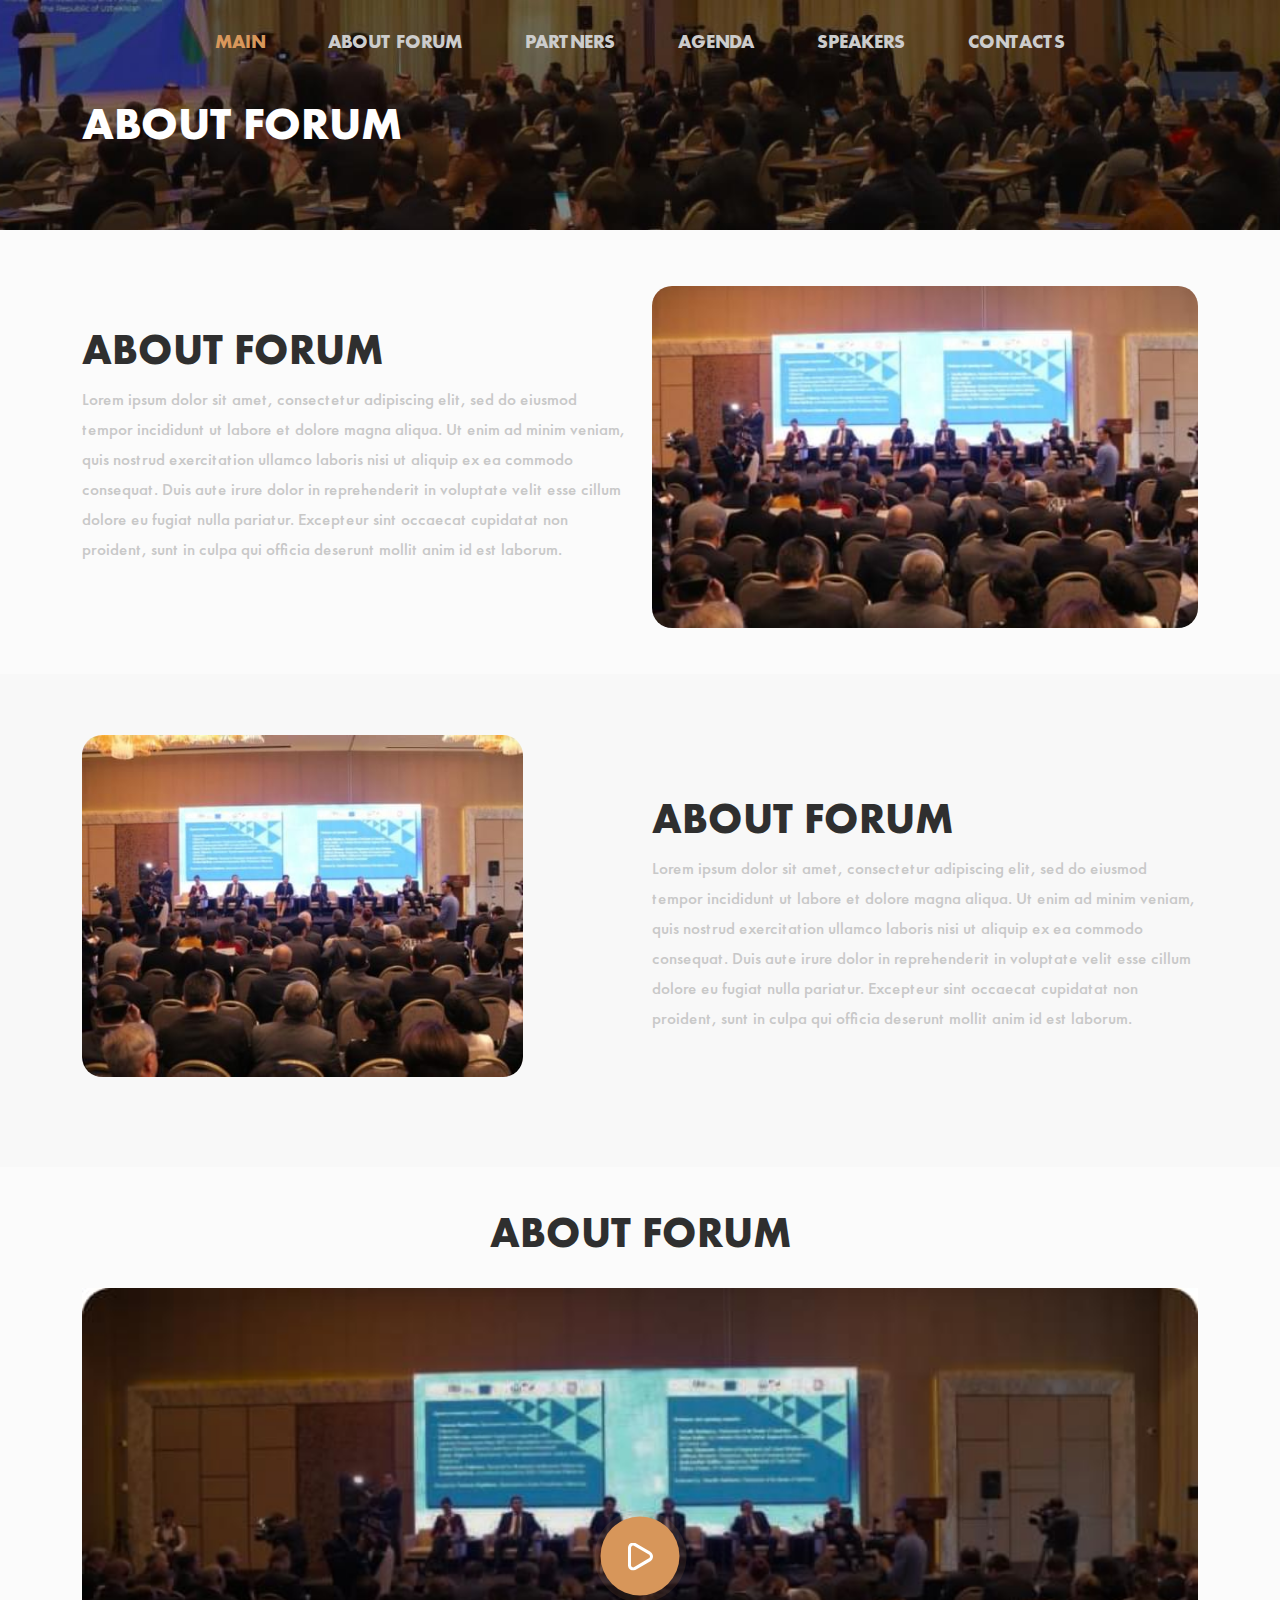
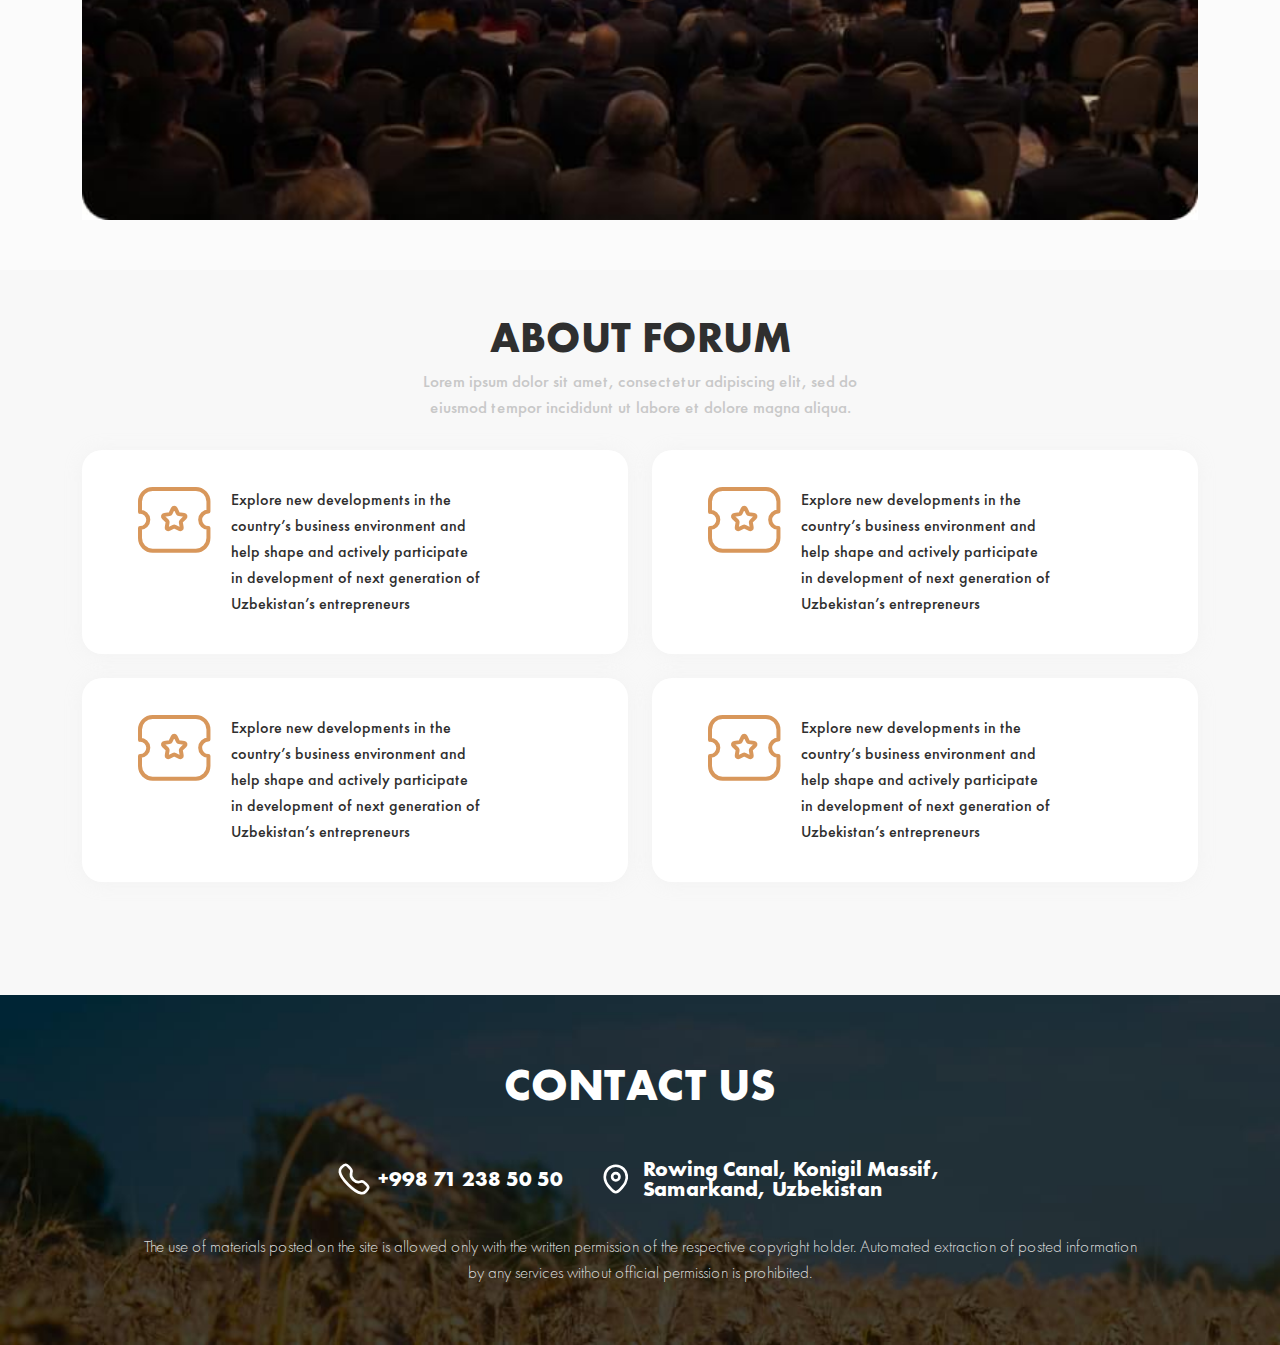
==== about.html @ 205bbdc4 "did" ====
<!DOCTYPE html>
<html lang="en">

<head>
    <meta charset="UTF-8">
    <meta http-equiv="X-UA-Compatible" content="IE=edge">
    <meta name="viewport" content="width=device-width, initial-scale=1.0">
    <title>International Forum</title>
    <link rel="stylesheet" href="css/style.min.css">
</head>

<body>

    <header class="header">
        <div class="container">
            <div class="header__wrapper">
                <div class="burger__btn">
                    <span></span>
                    <span></span>
                    <span></span>
                </div>
                <nav class="menu">
                    <button class="close"></button>
                    <div class="menu__wrapper">
                        <ul class="menu__list">
                            <li class="menu__list-item">
                                <a class="menu__list-link active" href="index.html">
                                    MAIN
                                </a>
                            </li>
                            <li class="menu__list-item">
                                <a class="menu__list-link" href="about.html">
                                    ABOUT FORUM
                                </a>
                            </li>
                            <li class="menu__list-item">
                                <a class="menu__list-link" href="partners.html">
                                    PARTNERS
                                </a>
                            </li>
                            <li class="menu__list-item">
                                <a class="menu__list-link" href="agenda.html">
                                    AGENDA
                                </a>
                            </li>
                            <li class="menu__list-item">
                                <a class="menu__list-link" href="speakers.html">
                                    SPEAKERS
                                </a>
                            </li>
                            <li class="menu__list-item">
                                <a class="menu__list-link" href="contacts.html">
                                    CONTACTS
                                </a>
                            </li>
                        </ul>

                    </div>
                </nav>
            </div>
        </div>
    </header>

<main class="main">
    <section class="section__header">
        <div class="section__header-wrapper">
            <div class="section__header-img">
                <img src="images/about-img.jpg" alt="section about header">
            </div>
            <div class="container">
                <h1 class="section__header-title title">
                    About forum
                </h1>
            </div>
        </div>
    </section>
    <section class="about">
        <div class="container">
            <div class="row about__wrapper">
                <div class="col-lg-6 col-12 about__text-cover">
                    <h2 class="about__title page__title">ABOUT FORUM</h2>
                    <p class="about__text">
                        Lorem ipsum dolor sit amet, consectetur adipiscing elit, sed do eiusmod tempor incididunt ut
                        labore et dolore magna aliqua. Ut enim ad minim veniam, quis nostrud exercitation ullamco
                        laboris nisi ut aliquip ex ea commodo consequat. Duis aute irure dolor in reprehenderit in
                        voluptate velit esse cillum dolore eu fugiat nulla pariatur. Excepteur sint occaecat
                        cupidatat
                        non proident, sunt in culpa qui officia deserunt mollit anim id est laborum.
                    </p>
                </div>
                <div class="col-lg-6 col-12">
                    <div class="about__img">
                        <img src="images/info-img.jpg" alt="">
                    </div>
                </div>

            </div>
        </div>
    </section>

    <section class="about dark">
        <div class="container">
            <div class="row about__wrapper">
                <div class="col-lg-6 col-12">
                    <div class="about__img">
                        <img src="images/info-img.jpg" alt="">
                    </div>
                </div>

                <div class="col-lg-6 col-12 about__text-cover">
                    <h2 class="about__title page__title">ABOUT FORUM</h2>
                    <p class="about__text">
                        Lorem ipsum dolor sit amet, consectetur adipiscing elit, sed do eiusmod tempor incididunt ut
                        labore et dolore magna aliqua. Ut enim ad minim veniam, quis nostrud exercitation ullamco
                        laboris nisi ut aliquip ex ea commodo consequat. Duis aute irure dolor in reprehenderit in
                        voluptate velit esse cillum dolore eu fugiat nulla pariatur. Excepteur sint occaecat
                        cupidatat
                        non proident, sunt in culpa qui officia deserunt mollit anim id est laborum.
                    </p>
                </div>
            </div>
        </div>
    </section>

    <section class="about__video">
        <div class="container">
            <div class="row about__video-wrapper">
                <h2 class="about__video-title page__title">
                    ABOUT FORUM
                </h2>
                <div class="col-8 col-12">
                    <a class=" about__video-item" href="#">
                        <img src="images/video-preview.jpg" alt="video preview">
                        <div class="play"></div>
                    </a>
                </div>
            </div>
        </div>
    </section>

    <section class="tickets dark">
        <div class="container">
            <div class="tickets__wrapper">
                <h2 class="tickets__title page__title">
                    ABOUT FORUM
                </h2>
                <p class="tickets__subtitle">
                    Lorem ipsum dolor sit amet, consectetur adipiscing elit, sed do eiusmod tempor incididunt ut labore
                    et dolore magna aliqua.
                </p>

                <div class="row tickets__inner">
                    <div class="col-lg-6 col-12">
                        <div class="tickets__item">
                            <div class="tickets__item-img">
                                <img src="images/about-forum-icon.svg" alt="about-icon">
                            </div>
                            <p class="tickets__item-text">
                                Explore new developments in the country’s business environment and help shape and
                                actively participate in development of next generation of Uzbekistan’s entrepreneurs
                            </p>
                        </div>
                    </div>

                    <div class="col-lg-6 col-12">
                        <div class="tickets__item">
                            <div class="tickets__item-img">
                                <img src="images/about-forum-icon.svg" alt="about-icon">
                            </div>
                            <p class="tickets__item-text">
                                Explore new developments in the country’s business environment and help shape and
                                actively participate in development of next generation of Uzbekistan’s entrepreneurs
                            </p>
                        </div>
                    </div>

                    <div class="col-lg-6 col-12">
                        <div class="tickets__item">
                            <div class="tickets__item-img">
                                <img src="images/about-forum-icon.svg" alt="about-icon">
                            </div>
                            <p class="tickets__item-text">
                                Explore new developments in the country’s business environment and help shape and
                                actively participate in development of next generation of Uzbekistan’s entrepreneurs
                            </p>
                        </div>
                    </div>

                    <div class="col-lg-6 col-12">
                        <div class="tickets__item">
                            <div class="tickets__item-img">
                                <img src="images/about-forum-icon.svg" alt="about-icon">
                            </div>
                            <p class="tickets__item-text">
                                Explore new developments in the country’s business environment and help shape and
                                actively participate in development of next generation of Uzbekistan’s entrepreneurs
                            </p>
                        </div>
                    </div>
                </div>
            </div>
        </div>
    </section>
</main>

<footer class="footer">

    <div class="container">

        <div class="footer__wrapper">

            <h1 class="footer__title title">

                CONTACT US

            </h1>

            <div class="footer__contact">

                <a class="footer__contact-link" href="#">+998 71 238 50 50</a>

                <a class="footer__contact-link location" href="#">Rowing Canal, Konigil Massif, Samarkand, Uzbekistan</a>

            </div>

            <p class="footer__text">

                The use of materials posted on the site is allowed only with the written permission of the respective

                copyright holder.

                Automated extraction of posted information by any services without official permission is prohibited.

            </p>

        </div>

</footer>



<script src="js/main.min.js"></script>

</body>



</html>
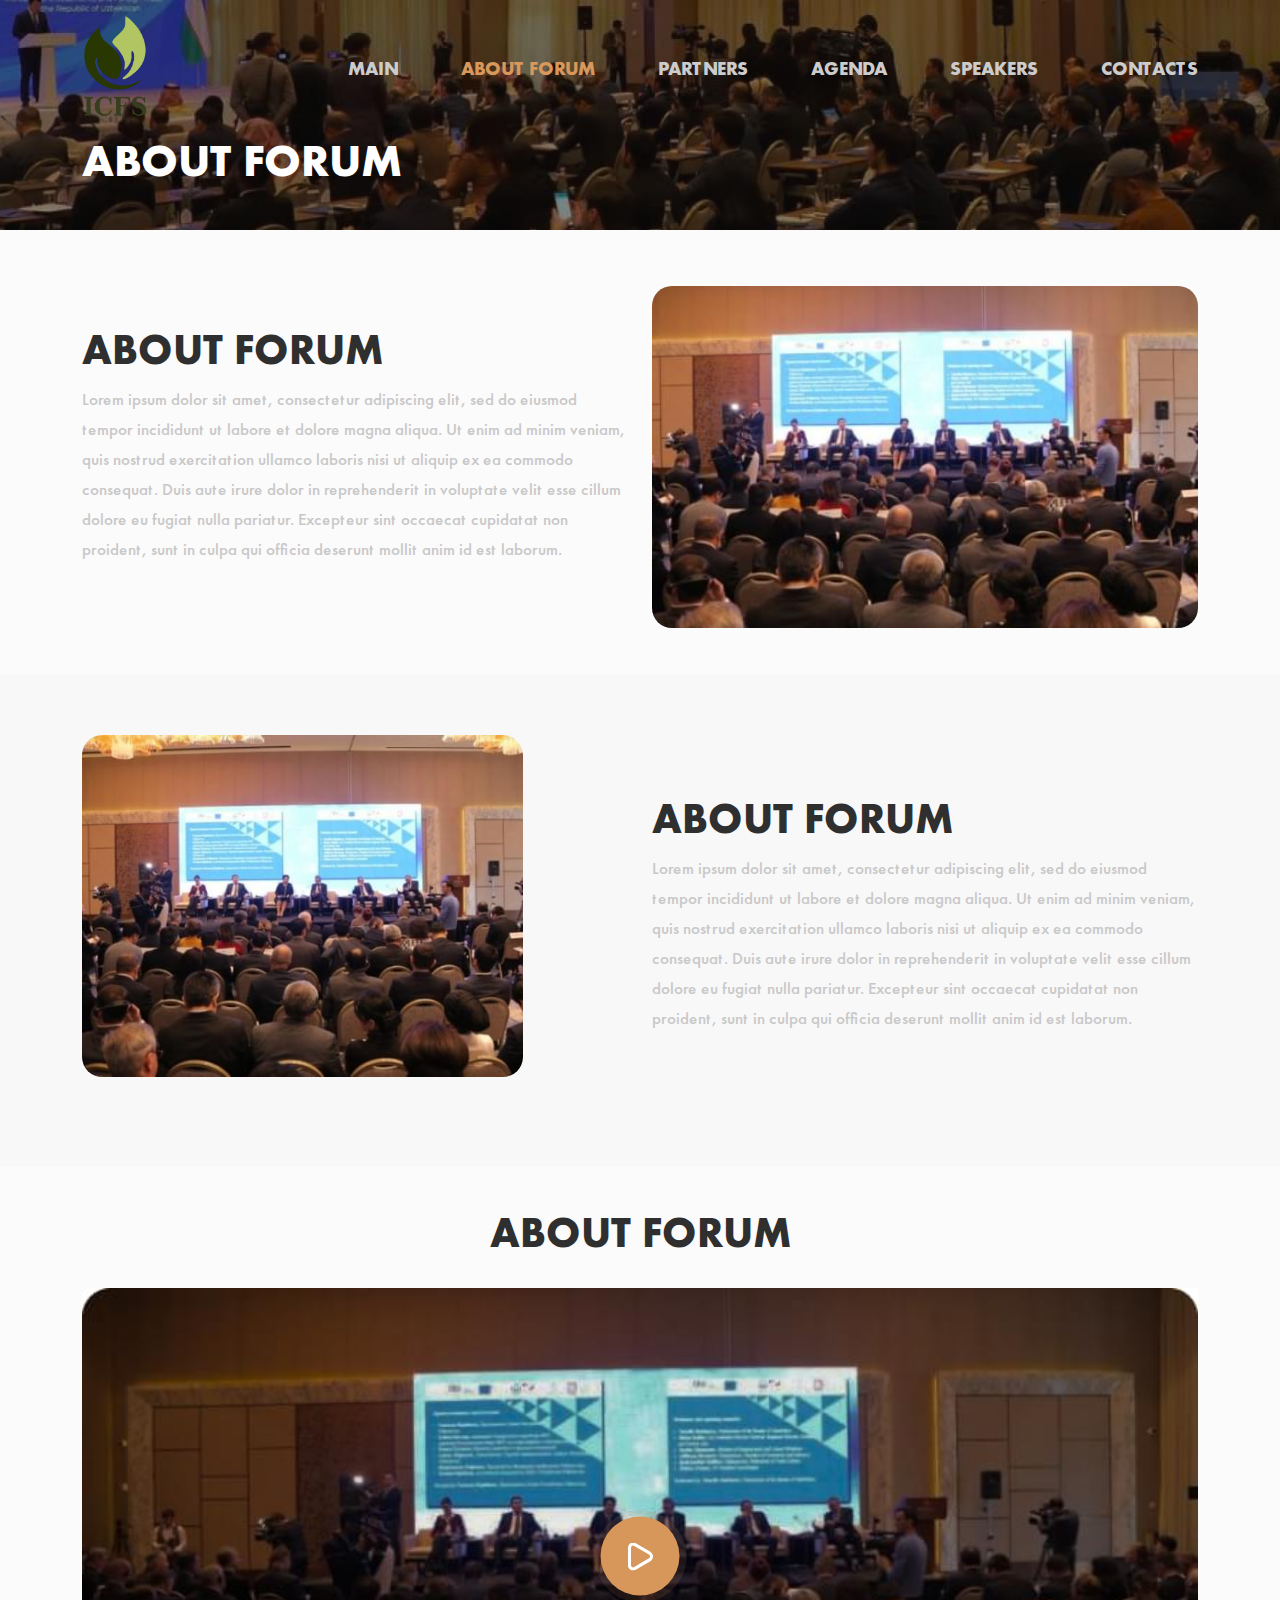
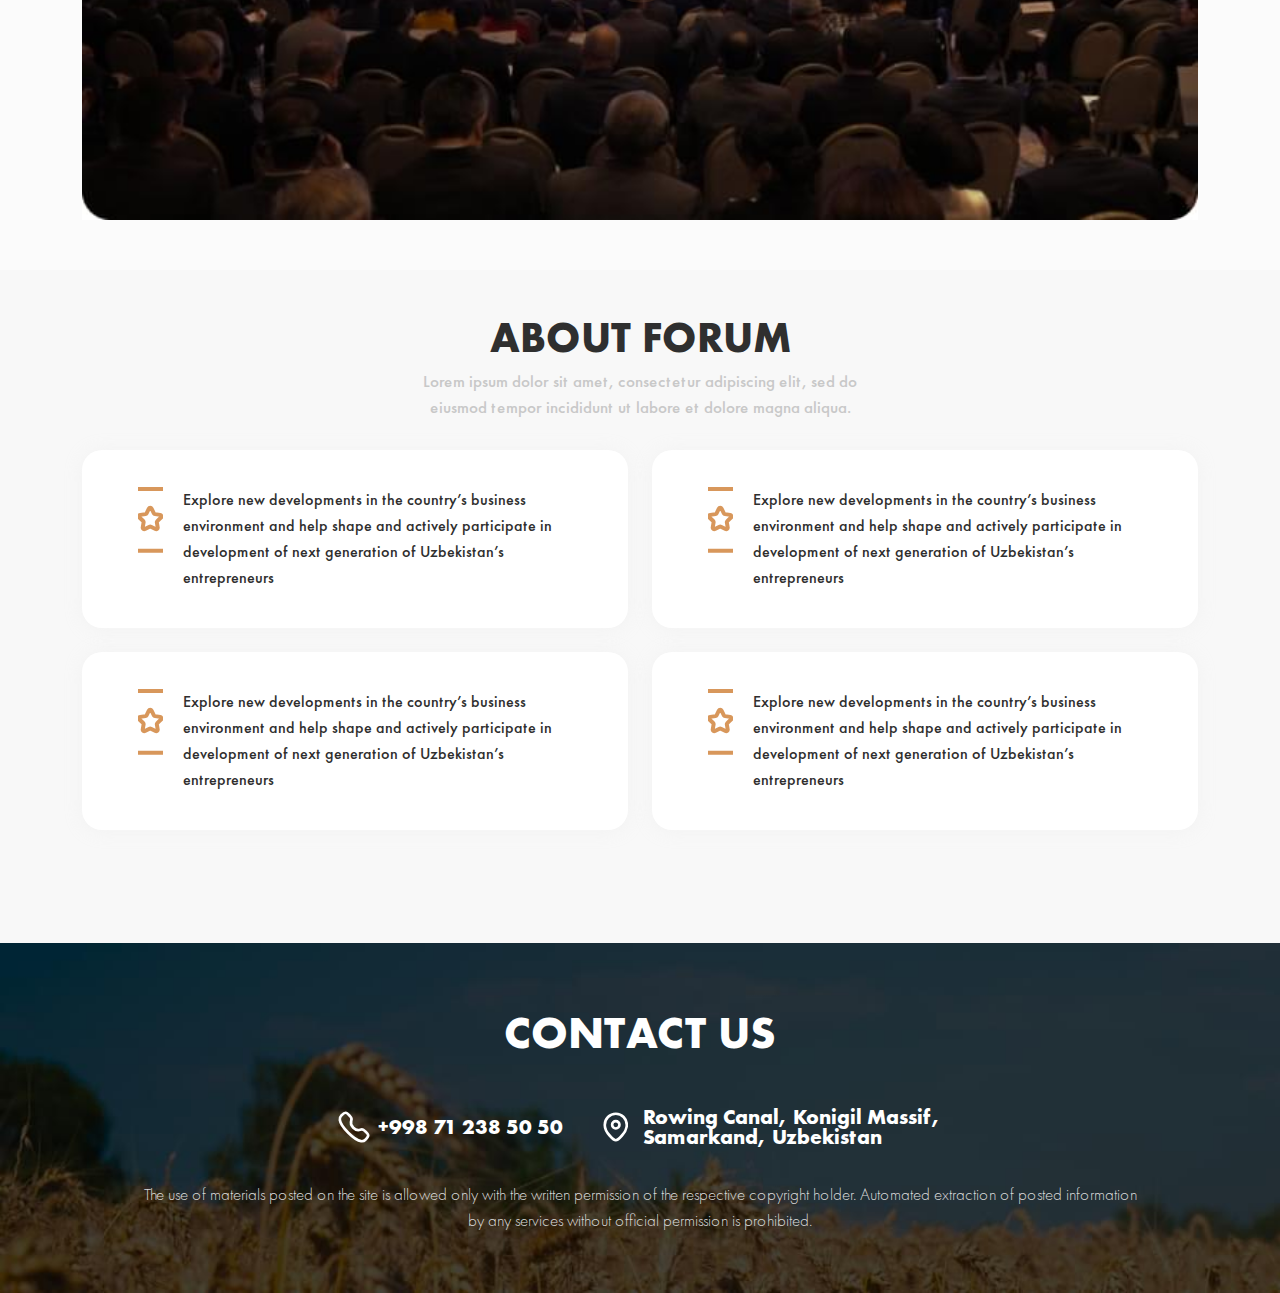
==== commit 7c6b1c3c: "changed everything" ====
--- a/about.html
+++ b/about.html
@@ -14,49 +14,53 @@
     <header class="header">
         <div class="container">
             <div class="header__wrapper">
+
+                <nav class="menu">
+                    <button class="close"></button>
+                    <div class="menu__wrapper">
+                        <a class="logo" href="index.html">
+                            <img src="images/logo.png" alt="logo">
+                        </a>
+                        <ul class="menu__list">
+                            <li class="menu__list-item">
+                                <a class="menu__list-link " href="index.html">
+                                    MAIN
+                                </a>
+                            </li>
+                            <li class="menu__list-item">
+                                <a class="menu__list-link active" href="about.html">
+                                    ABOUT FORUM
+                                </a>
+                            </li>
+                            <li class="menu__list-item">
+                                <a class="menu__list-link" href="partners.html">
+                                    PARTNERS
+                                </a>
+                            </li>
+                            <li class="menu__list-item">
+                                <a class="menu__list-link" href="agenda.html">
+                                    AGENDA
+                                </a>
+                            </li>
+                            <li class="menu__list-item">
+                                <a class="menu__list-link" href="speakers.html">
+                                    SPEAKERS
+                                </a>
+                            </li>
+                            <li class="menu__list-item">
+                                <a class="menu__list-link" href="contacts.html">
+                                    CONTACTS
+                                </a>
+                            </li>
+                        </ul>
+
+                    </div>
+                </nav>
                 <div class="burger__btn">
                     <span></span>
                     <span></span>
                     <span></span>
                 </div>
-                <nav class="menu">
-                    <button class="close"></button>
-                    <div class="menu__wrapper">
-                        <ul class="menu__list">
-                            <li class="menu__list-item">
-                                <a class="menu__list-link active" href="index.html">
-                                    MAIN
-                                </a>
-                            </li>
-                            <li class="menu__list-item">
-                                <a class="menu__list-link" href="about.html">
-                                    ABOUT FORUM
-                                </a>
-                            </li>
-                            <li class="menu__list-item">
-                                <a class="menu__list-link" href="partners.html">
-                                    PARTNERS
-                                </a>
-                            </li>
-                            <li class="menu__list-item">
-                                <a class="menu__list-link" href="agenda.html">
-                                    AGENDA
-                                </a>
-                            </li>
-                            <li class="menu__list-item">
-                                <a class="menu__list-link" href="speakers.html">
-                                    SPEAKERS
-                                </a>
-                            </li>
-                            <li class="menu__list-item">
-                                <a class="menu__list-link" href="contacts.html">
-                                    CONTACTS
-                                </a>
-                            </li>
-                        </ul>
-
-                    </div>
-                </nav>
             </div>
         </div>
     </header>
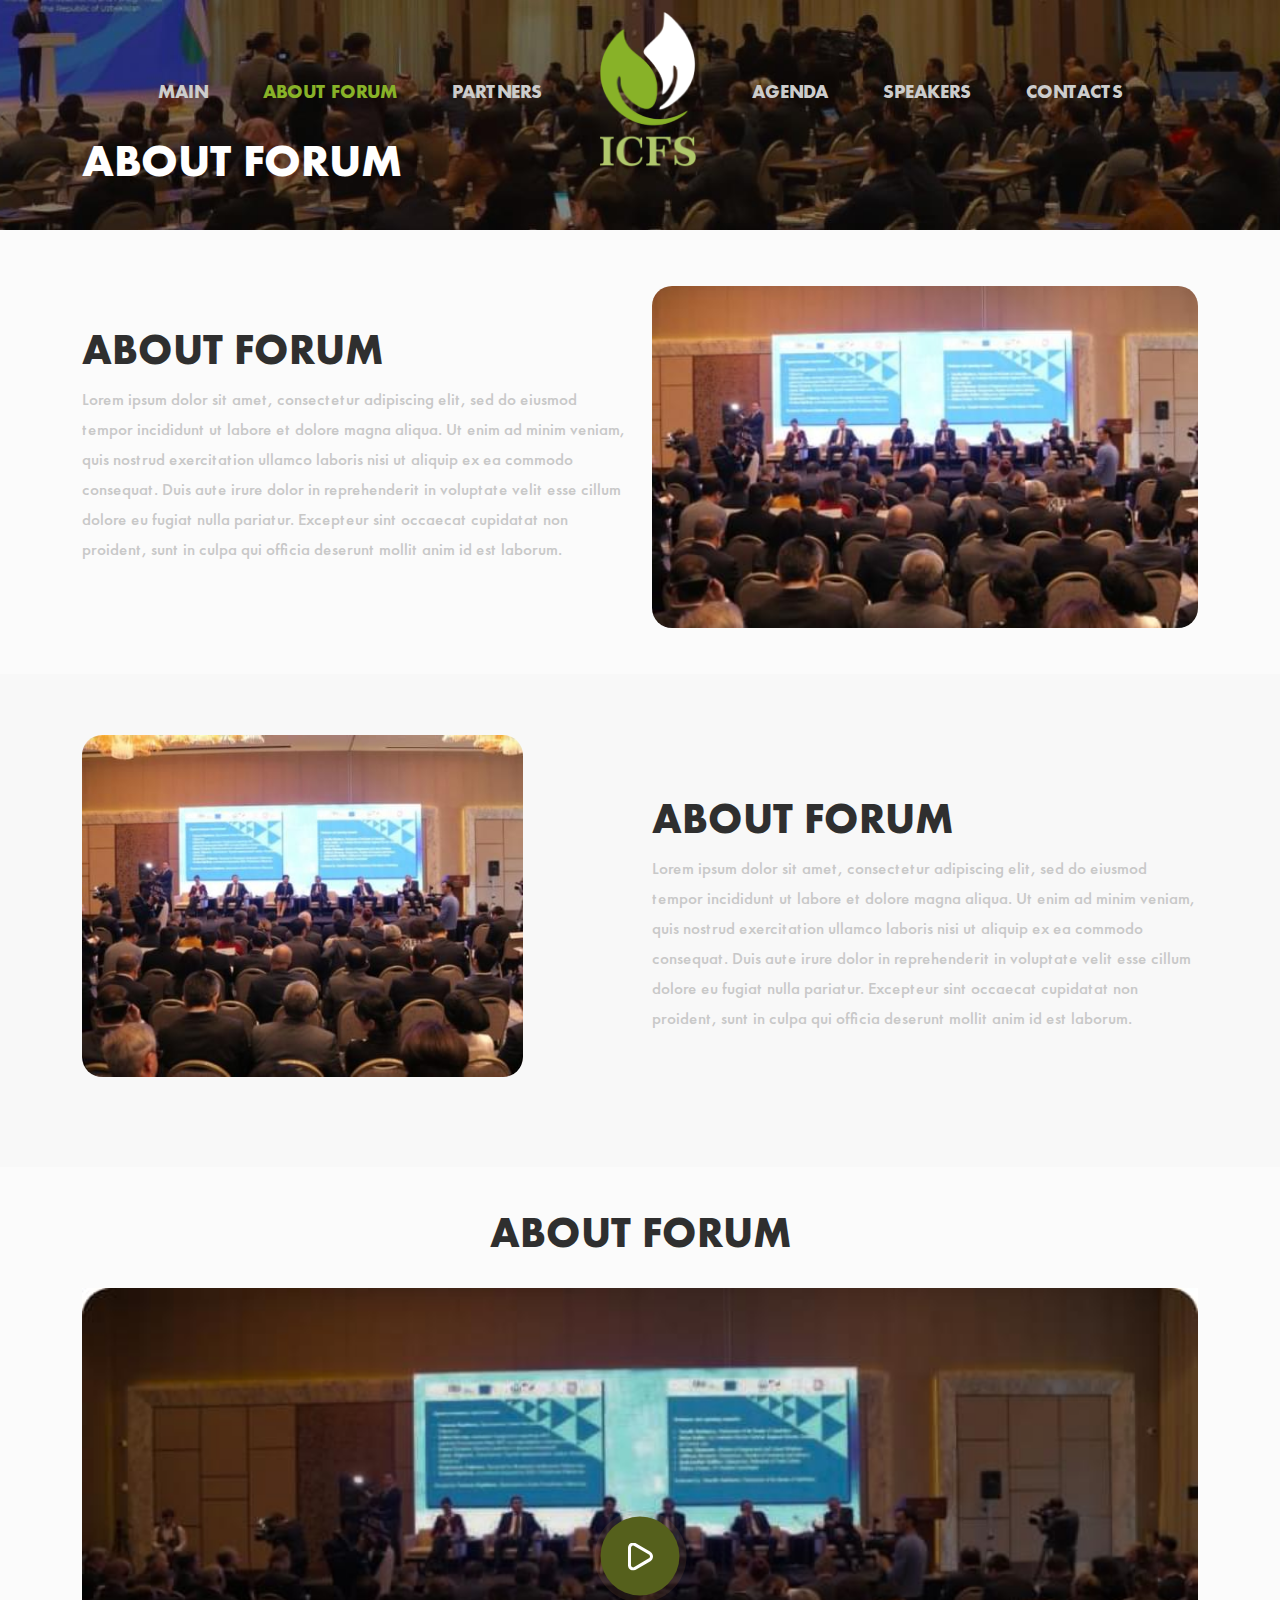
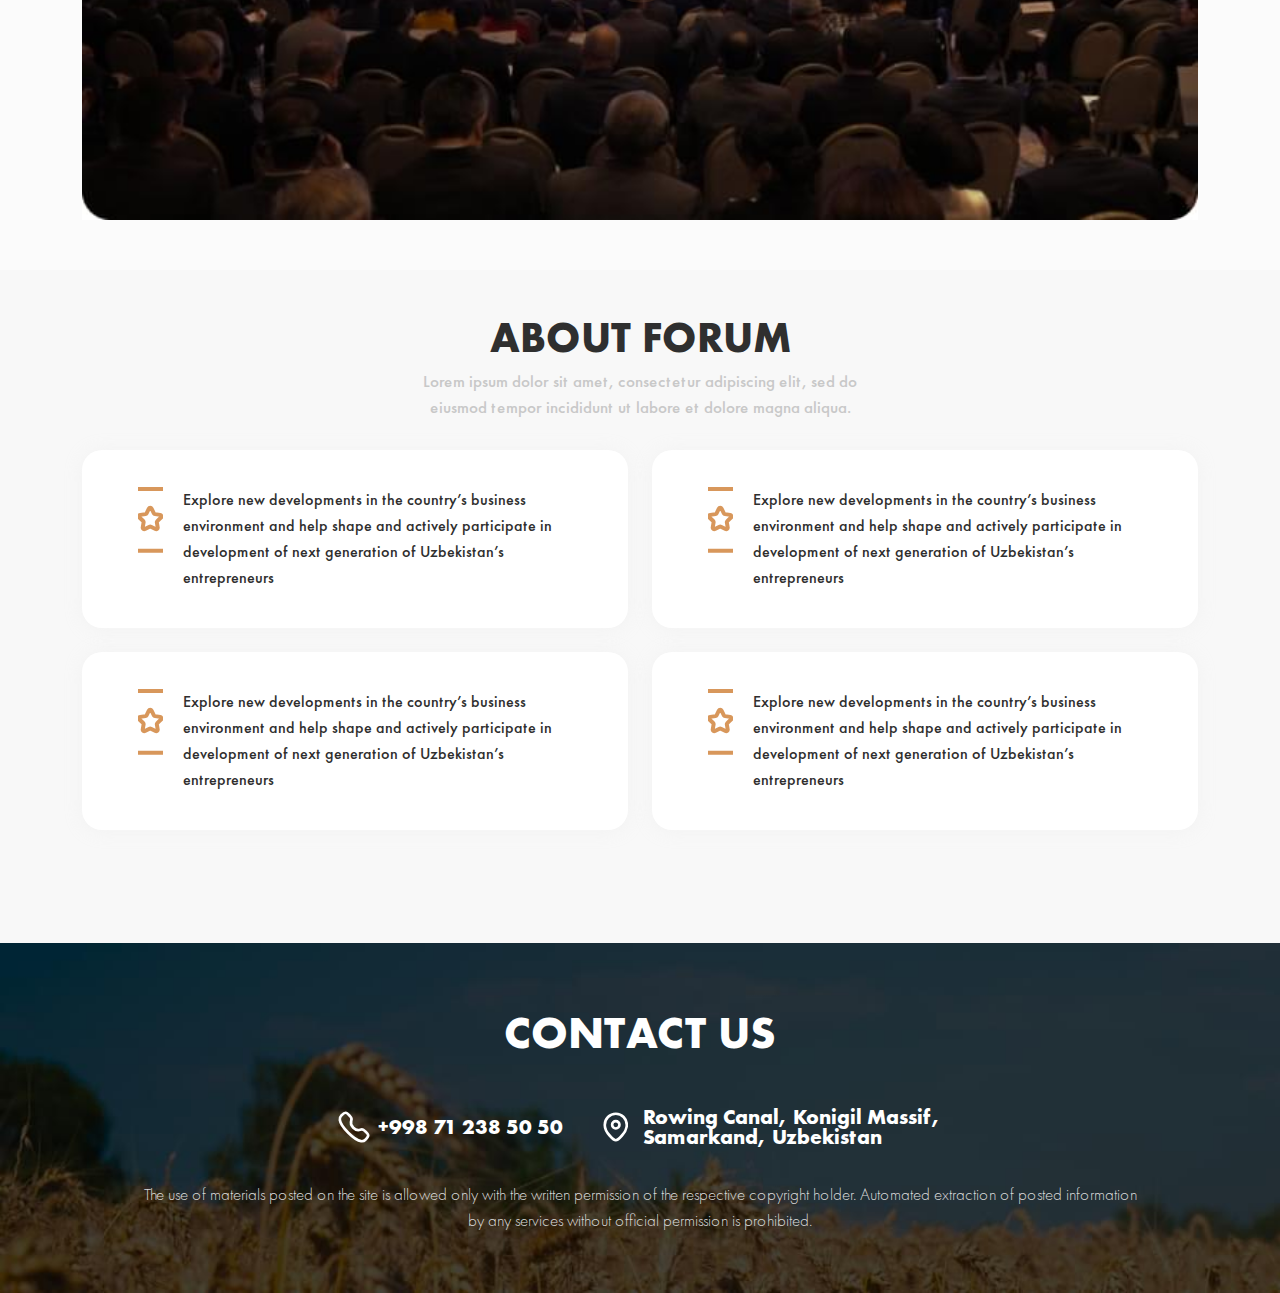
==== commit 8939b50d: "did" ====
--- a/about.html
+++ b/about.html
@@ -18,7 +18,7 @@
                 <nav class="menu">
                     <button class="close"></button>
                     <div class="menu__wrapper">
-                        <a class="logo" href="index.html">
+                        <a class="logo-mobile" href="index.html">
                             <img src="images/logo.png" alt="logo">
                         </a>
                         <ul class="menu__list">
@@ -37,6 +37,9 @@
                                     PARTNERS
                                 </a>
                             </li>
+                            <a class="logo" href="index.html">
+                                <img src="images/logo.png" alt="logo">
+                            </a>
                             <li class="menu__list-item">
                                 <a class="menu__list-link" href="agenda.html">
                                     AGENDA
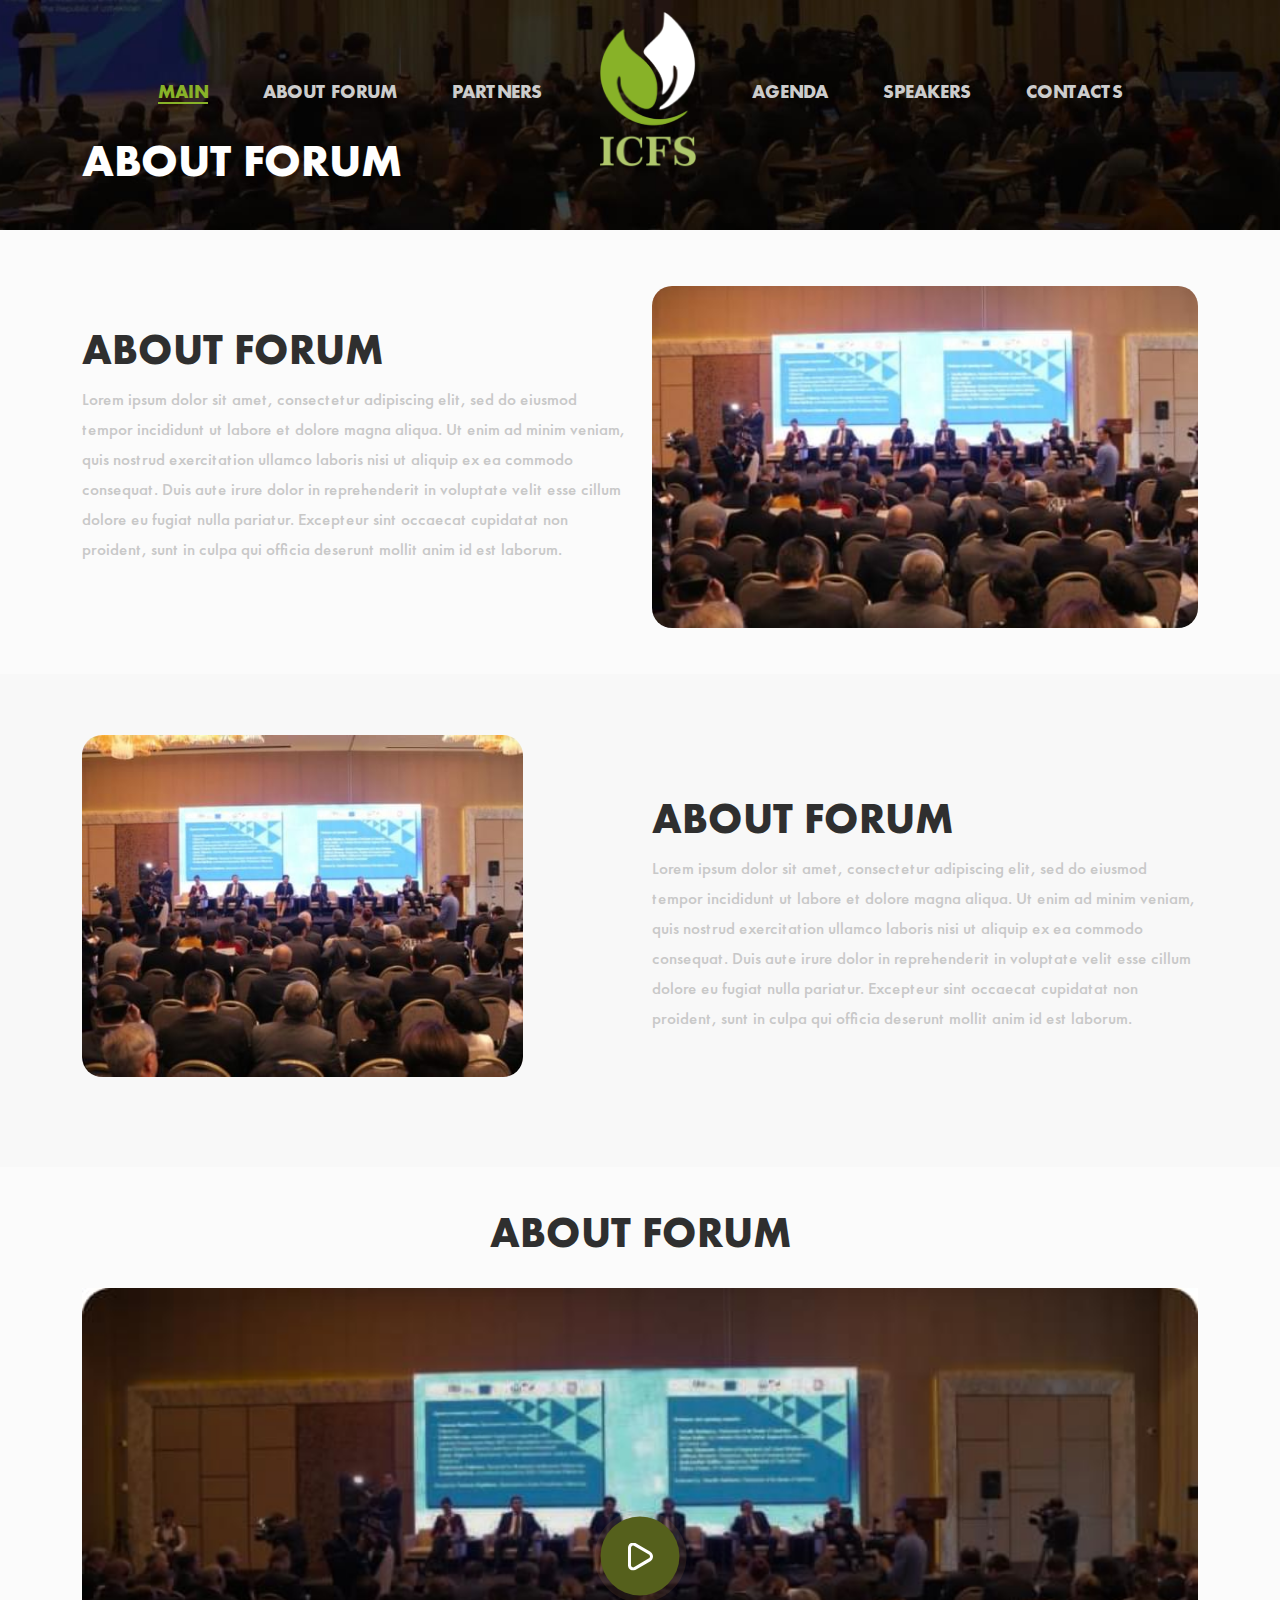
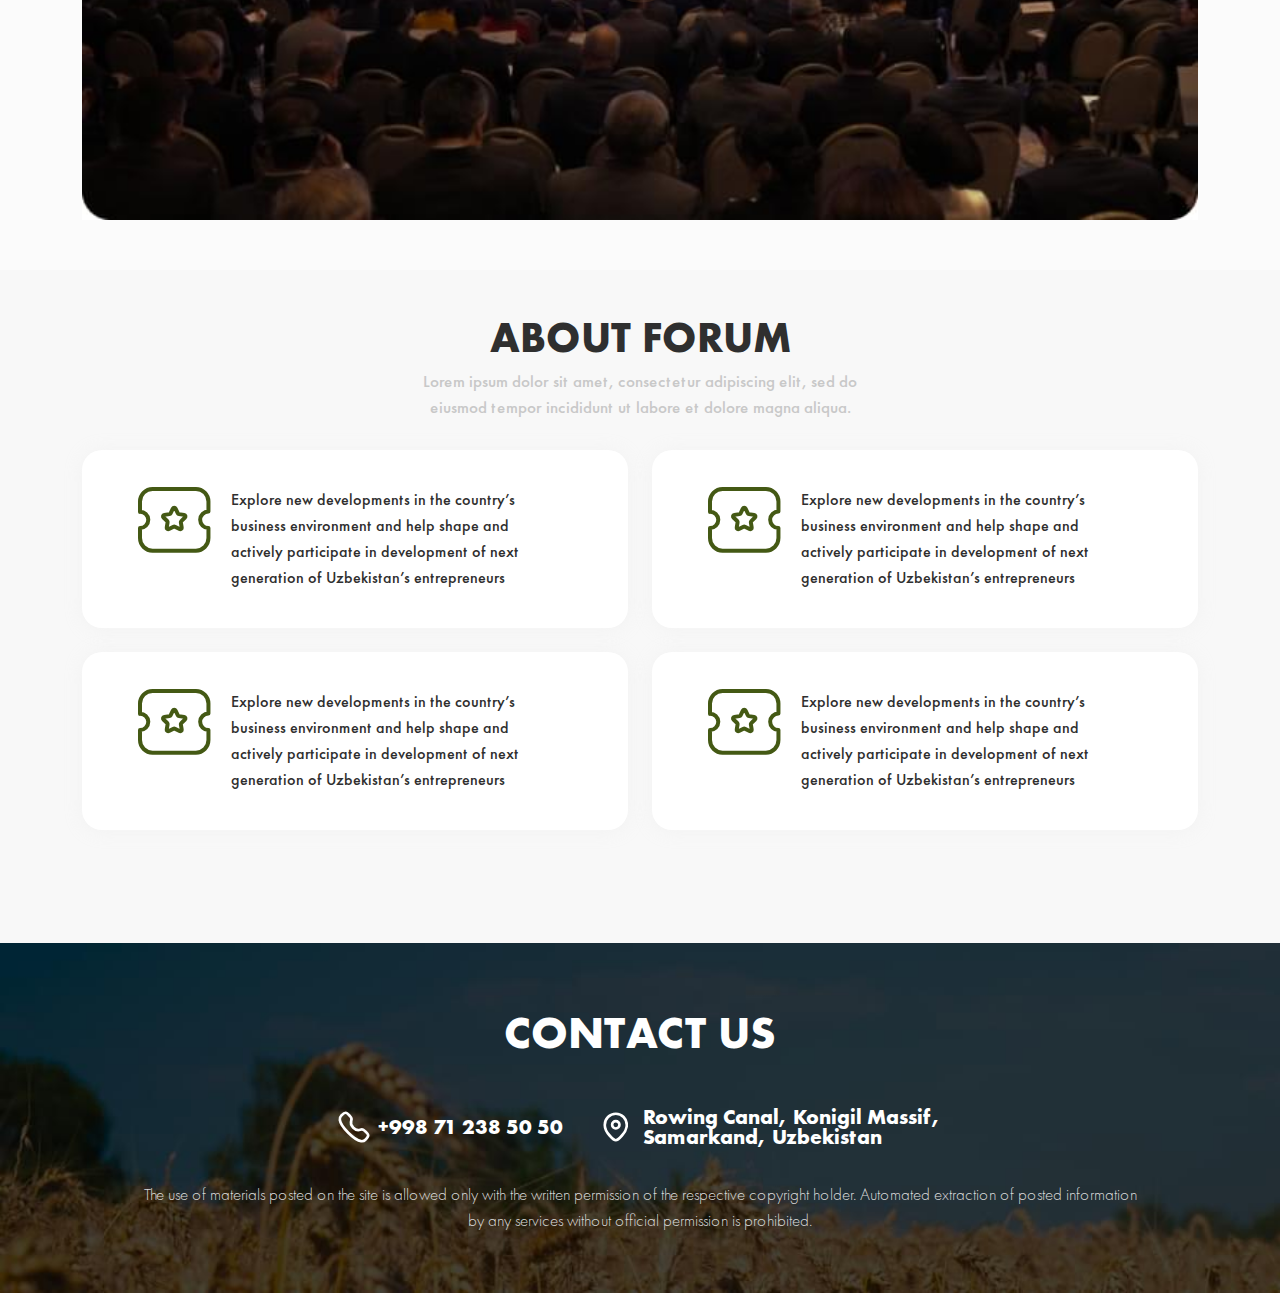
==== commit 10b955e5: "did" ====
--- a/about.html
+++ b/about.html
@@ -23,12 +23,12 @@
                         </a>
                         <ul class="menu__list">
                             <li class="menu__list-item">
-                                <a class="menu__list-link " href="index.html">
+                                <a class="menu__list-link active" href="index.html">
                                     MAIN
                                 </a>
                             </li>
                             <li class="menu__list-item">
-                                <a class="menu__list-link active" href="about.html">
+                                <a class="menu__list-link" href="about.html">
                                     ABOUT FORUM
                                 </a>
                             </li>
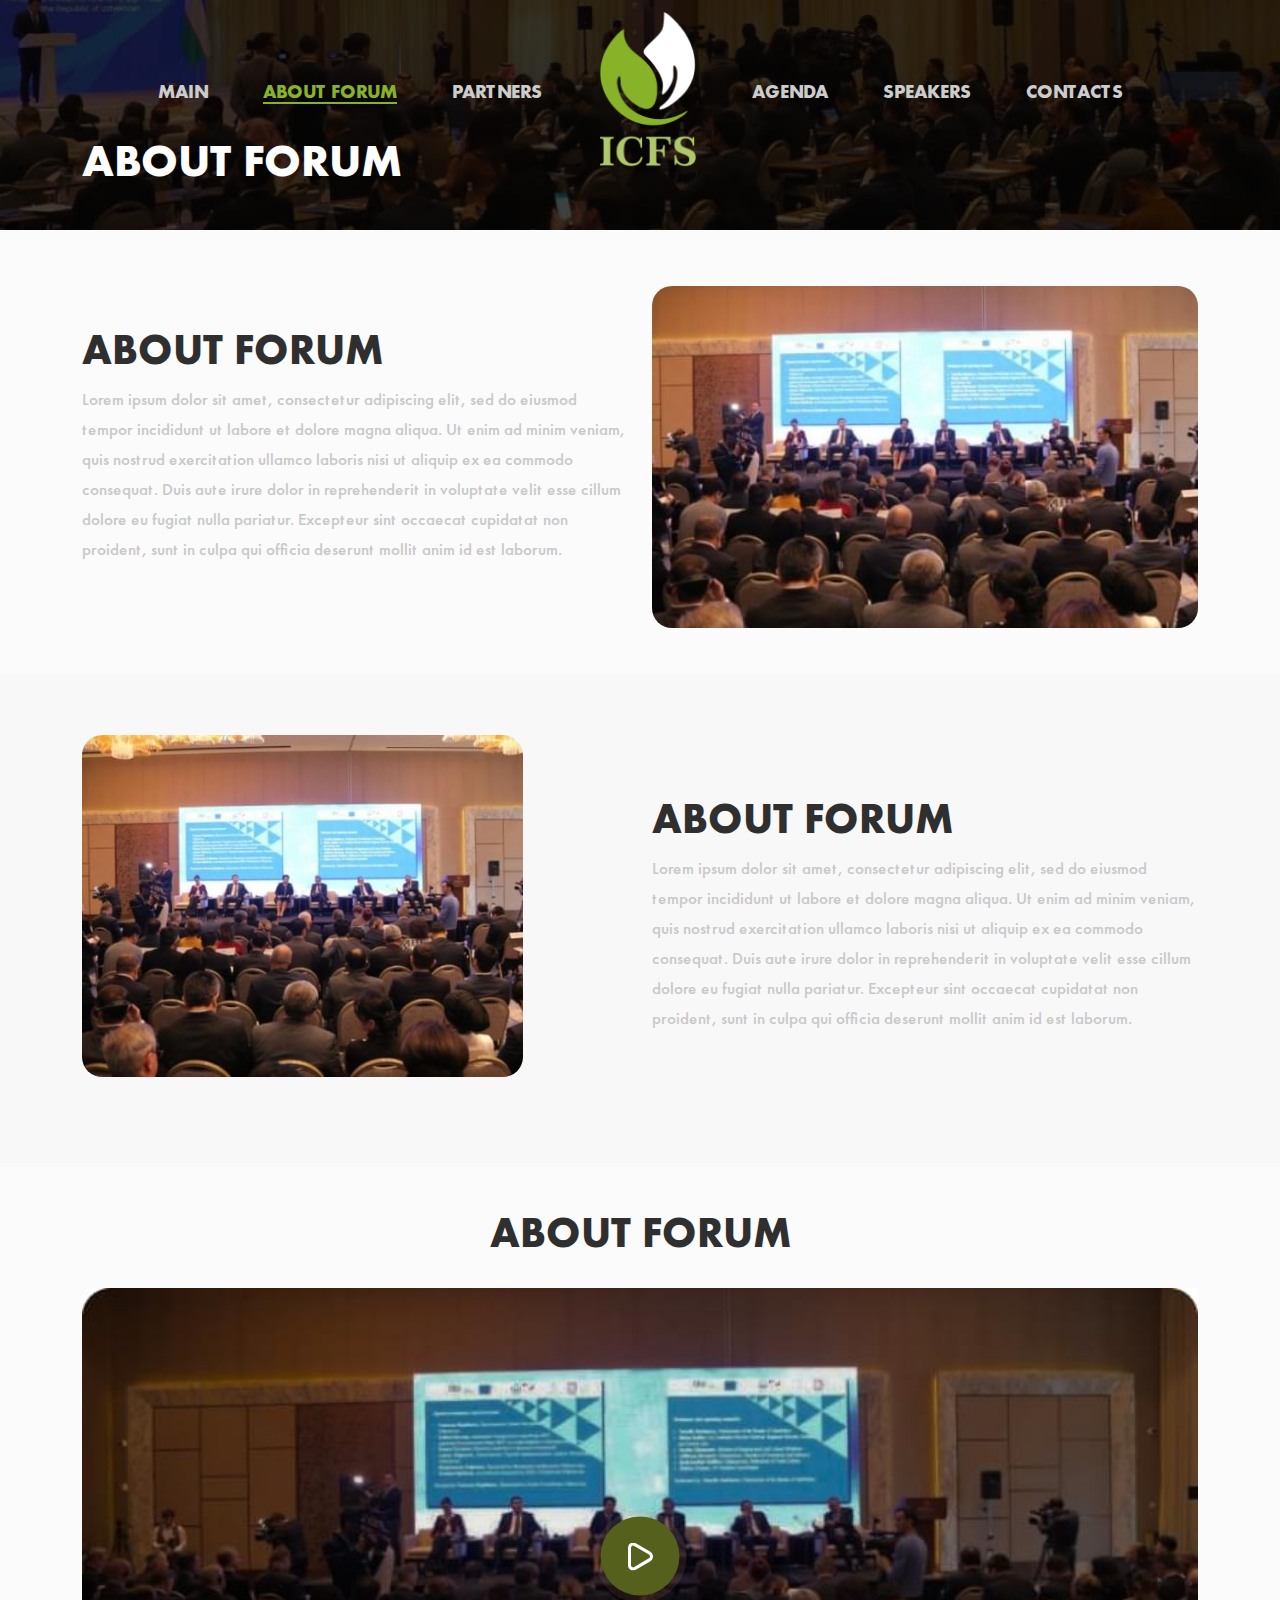
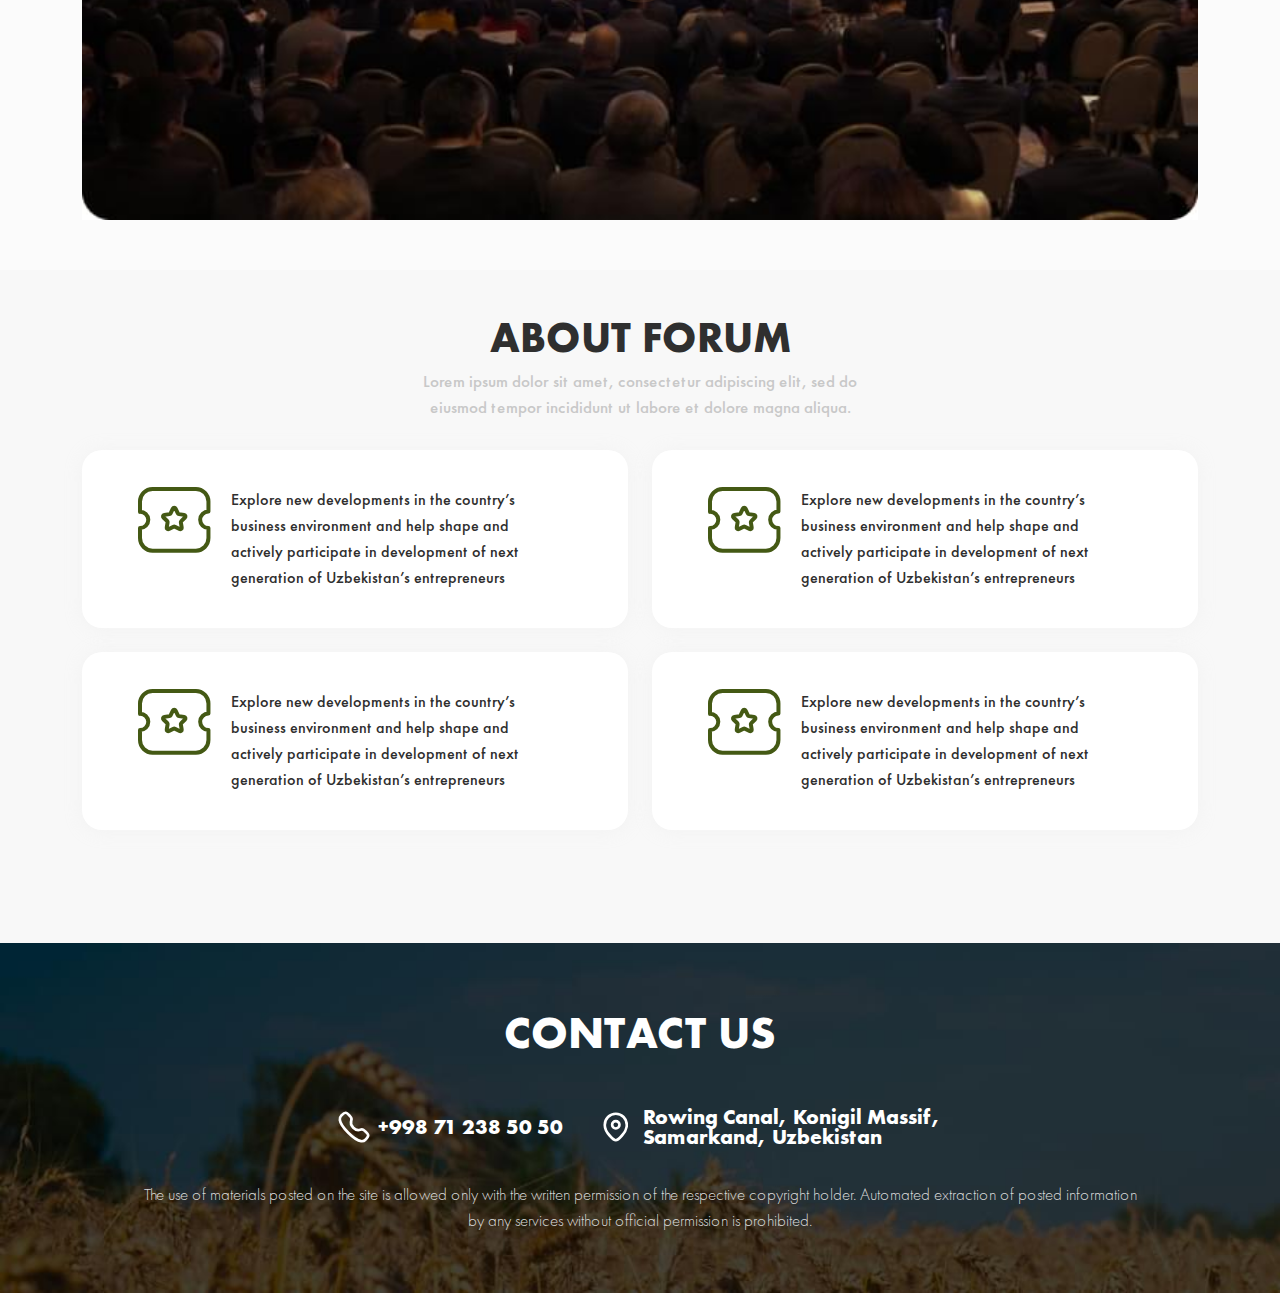
==== commit 76b7d578: "did" ====
--- a/about.html
+++ b/about.html
@@ -23,12 +23,12 @@
                         </a>
                         <ul class="menu__list">
                             <li class="menu__list-item">
-                                <a class="menu__list-link active" href="index.html">
+                                <a class="menu__list-link " href="index.html">
                                     MAIN
                                 </a>
                             </li>
                             <li class="menu__list-item">
-                                <a class="menu__list-link" href="about.html">
+                                <a class="menu__list-link active" href="about.html">
                                     ABOUT FORUM
                                 </a>
                             </li>
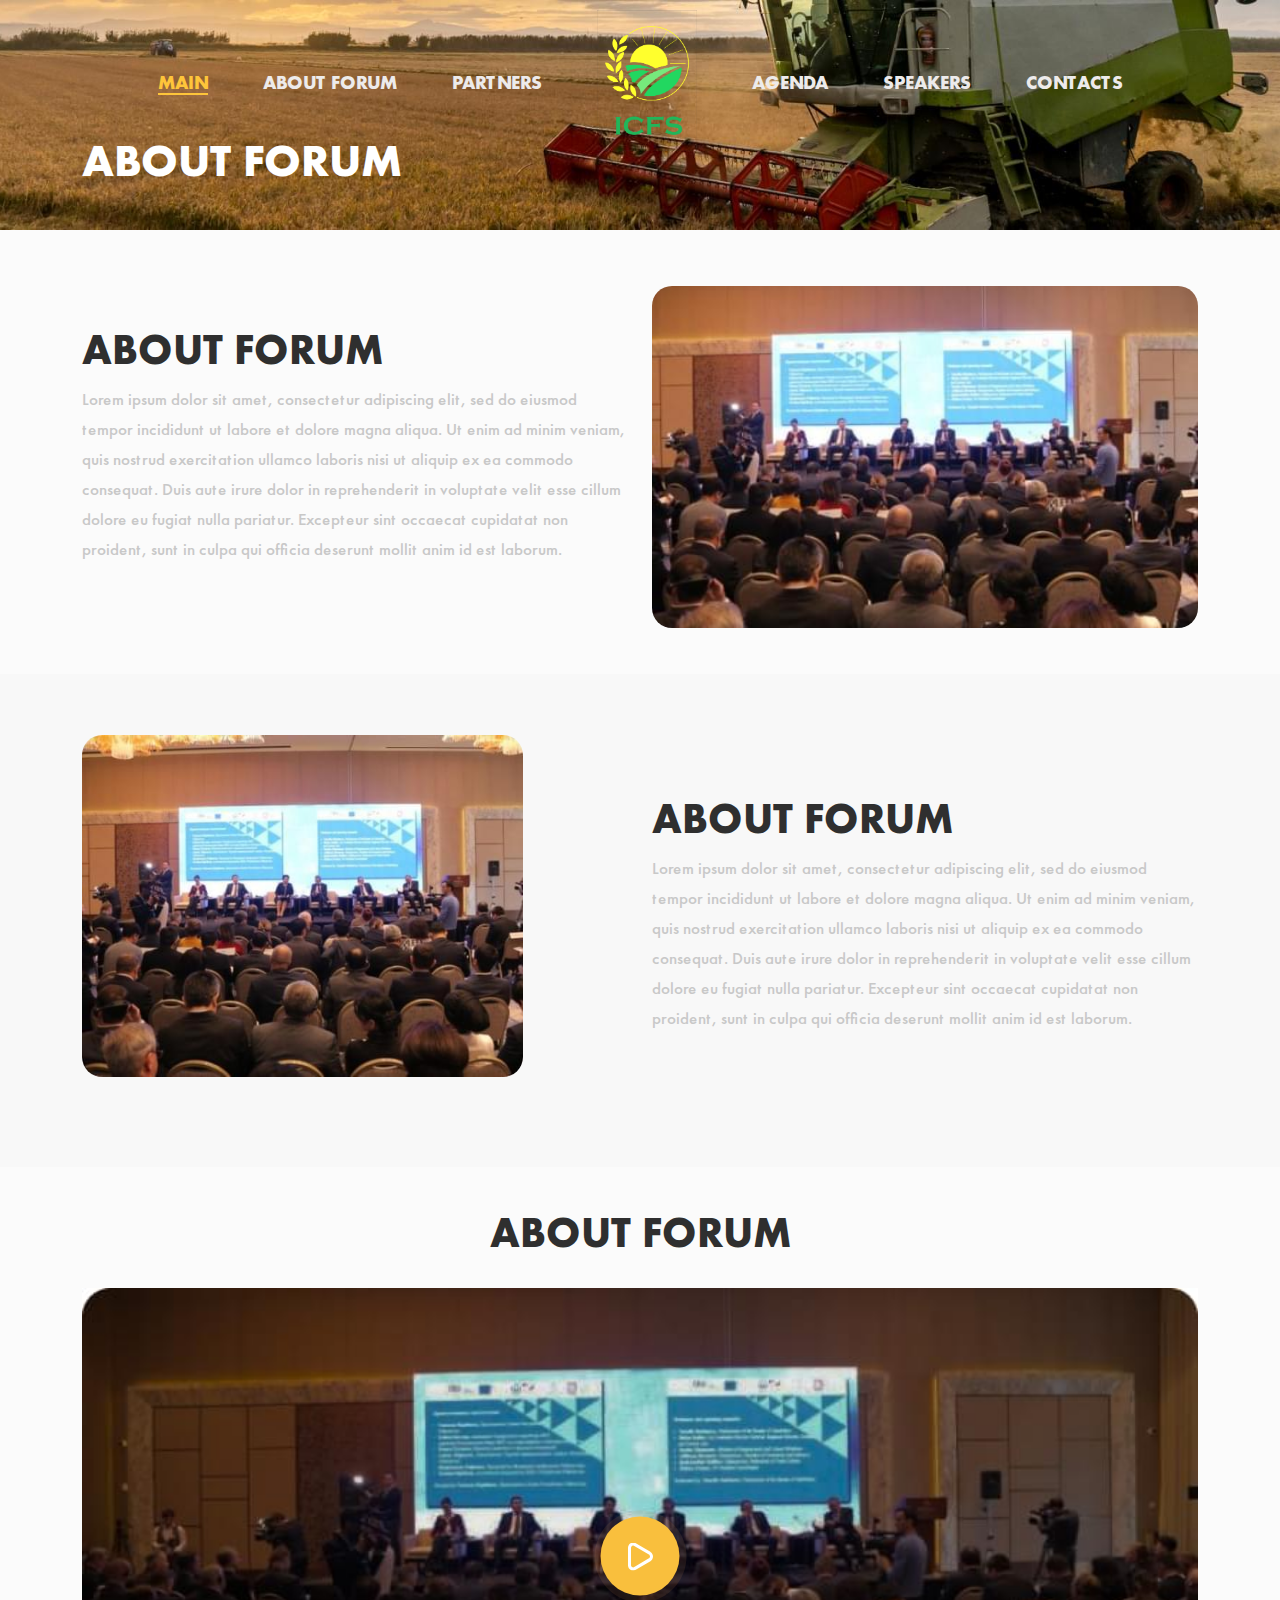
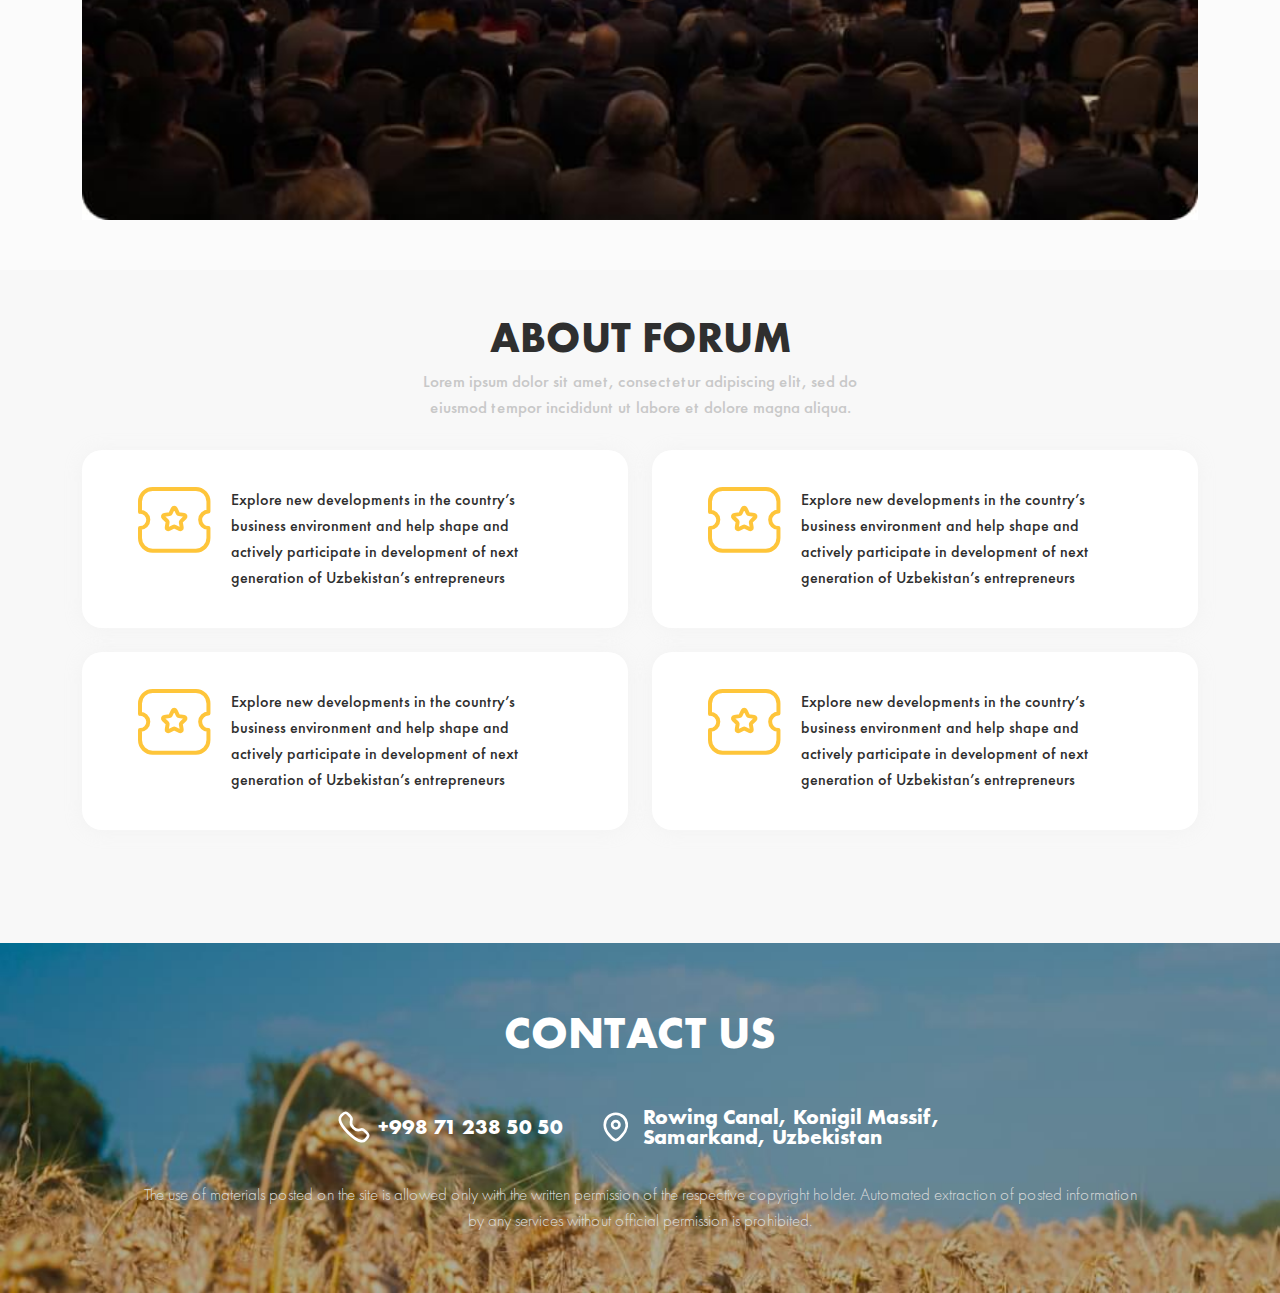
==== commit 21b986de: "did" ====
--- a/about.html
+++ b/about.html
@@ -5,7 +5,7 @@
     <meta charset="UTF-8">
     <meta http-equiv="X-UA-Compatible" content="IE=edge">
     <meta name="viewport" content="width=device-width, initial-scale=1.0">
-    <title>International Forum</title>
+    <title>International Conference</title>
     <link rel="stylesheet" href="css/style.min.css">
 </head>
 
@@ -23,12 +23,12 @@
                         </a>
                         <ul class="menu__list">
                             <li class="menu__list-item">
-                                <a class="menu__list-link " href="index.html">
+                                <a class="menu__list-link active" href="index.html">
                                     MAIN
                                 </a>
                             </li>
                             <li class="menu__list-item">
-                                <a class="menu__list-link active" href="about.html">
+                                <a class="menu__list-link" href="about.html">
                                     ABOUT FORUM
                                 </a>
                             </li>
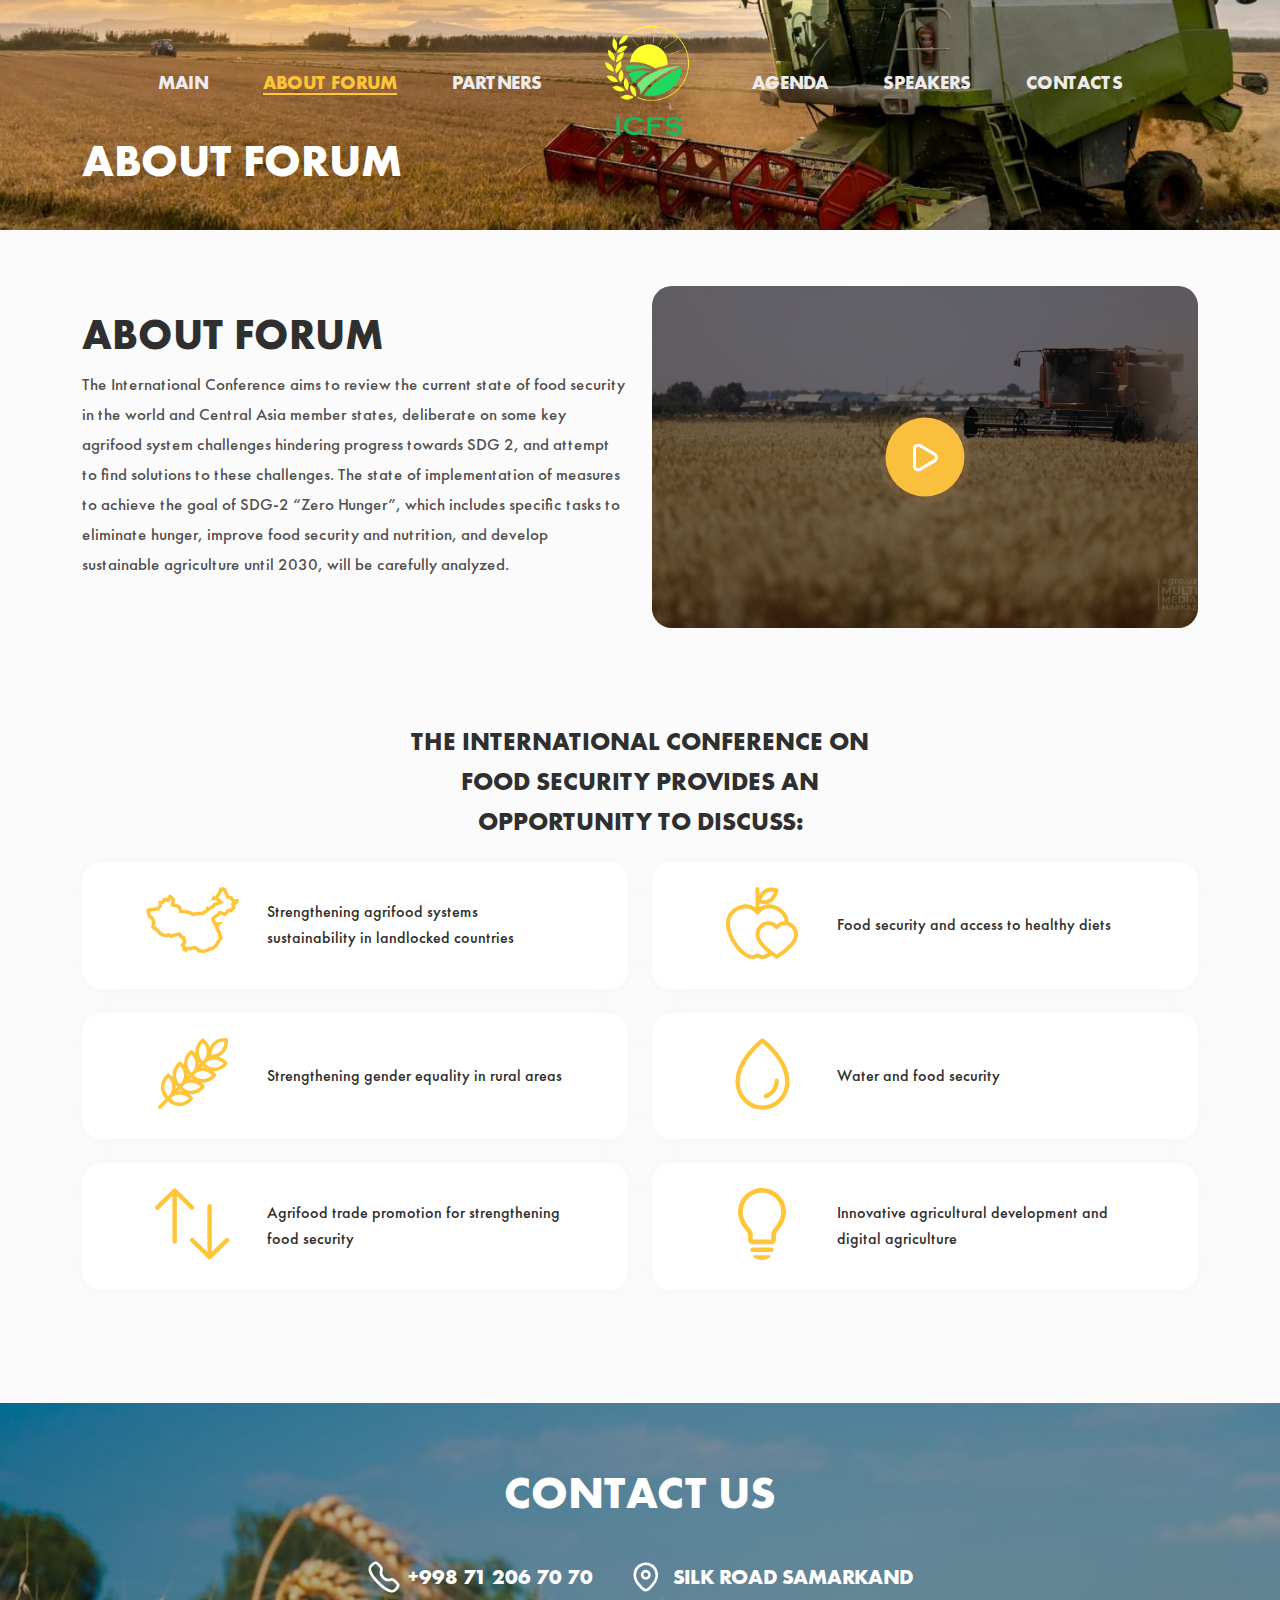
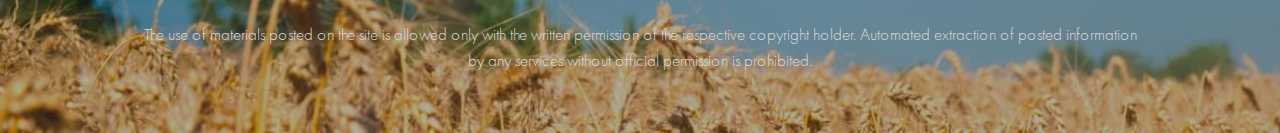
==== commit f6a733c7: "did" ====
--- a/about.html
+++ b/about.html
@@ -5,7 +5,10 @@
     <meta charset="UTF-8">
     <meta http-equiv="X-UA-Compatible" content="IE=edge">
     <meta name="viewport" content="width=device-width, initial-scale=1.0">
-    <title>International Conference</title>
+    <title>ICFS 2023</title>
+    <link rel="shortcut icon" href="../images/logo.png" type="image/x-icon" />
+    <link rel="stylesheet" href="https://cdnjs.cloudflare.com/ajax/libs/font-awesome/6.4.0/css/all.min.css">
+    <link rel="stylesheet" href="https://cdn.korzh.com/metroui/v4/css/metro-all.min.css">
     <link rel="stylesheet" href="css/style.min.css">
 </head>
 
@@ -23,12 +26,12 @@
                         </a>
                         <ul class="menu__list">
                             <li class="menu__list-item">
-                                <a class="menu__list-link active" href="index.html">
+                                <a class="menu__list-link " href="index.html">
                                     MAIN
                                 </a>
                             </li>
                             <li class="menu__list-item">
-                                <a class="menu__list-link" href="about.html">
+                                <a class="menu__list-link active" href="about.html">
                                     ABOUT FORUM
                                 </a>
                             </li>
@@ -87,120 +90,95 @@
                 <div class="col-lg-6 col-12 about__text-cover">
                     <h2 class="about__title page__title">ABOUT FORUM</h2>
                     <p class="about__text">
-                        Lorem ipsum dolor sit amet, consectetur adipiscing elit, sed do eiusmod tempor incididunt ut
-                        labore et dolore magna aliqua. Ut enim ad minim veniam, quis nostrud exercitation ullamco
-                        laboris nisi ut aliquip ex ea commodo consequat. Duis aute irure dolor in reprehenderit in
-                        voluptate velit esse cillum dolore eu fugiat nulla pariatur. Excepteur sint occaecat
-                        cupidatat
-                        non proident, sunt in culpa qui officia deserunt mollit anim id est laborum.
+                        The International Conference aims to review the current state of food security in the world and
+                        Central Asia member states, deliberate on some key agrifood system challenges hindering progress
+                        towards SDG 2, and attempt to find solutions to these challenges.
+                        The state of implementation of measures to achieve the goal of SDG-2 “Zero Hunger”, which
+                        includes specific tasks to eliminate hunger, improve food security and nutrition, and develop
+                        sustainable agriculture until 2030, will be carefully analyzed.
                     </p>
                 </div>
                 <div class="col-lg-6 col-12">
-                    <div class="about__img">
-                        <img src="images/info-img.jpg" alt="">
-                    </div>
-                </div>
-
-            </div>
-        </div>
-    </section>
-
-    <section class="about dark">
-        <div class="container">
-            <div class="row about__wrapper">
-                <div class="col-lg-6 col-12">
-                    <div class="about__img">
-                        <img src="images/info-img.jpg" alt="">
-                    </div>
-                </div>
-
-                <div class="col-lg-6 col-12 about__text-cover">
-                    <h2 class="about__title page__title">ABOUT FORUM</h2>
-                    <p class="about__text">
-                        Lorem ipsum dolor sit amet, consectetur adipiscing elit, sed do eiusmod tempor incididunt ut
-                        labore et dolore magna aliqua. Ut enim ad minim veniam, quis nostrud exercitation ullamco
-                        laboris nisi ut aliquip ex ea commodo consequat. Duis aute irure dolor in reprehenderit in
-                        voluptate velit esse cillum dolore eu fugiat nulla pariatur. Excepteur sint occaecat
-                        cupidatat
-                        non proident, sunt in culpa qui officia deserunt mollit anim id est laborum.
-                    </p>
-                </div>
-            </div>
-        </div>
-    </section>
-
-    <section class="about__video">
-        <div class="container">
-            <div class="row about__video-wrapper">
-                <h2 class="about__video-title page__title">
-                    ABOUT FORUM
-                </h2>
-                <div class="col-8 col-12">
-                    <a class=" about__video-item" href="#">
-                        <img src="images/video-preview.jpg" alt="video preview">
+                    <a class="about__img" href="https://www.youtube.com/watch?v=Vfn77w0n_ls">
+                        <img src="images/video-preview.jpg" alt="">
                         <div class="play"></div>
                     </a>
                 </div>
+
             </div>
         </div>
     </section>
 
-    <section class="tickets dark">
+    <section class="tickets">
         <div class="container">
             <div class="tickets__wrapper">
                 <h2 class="tickets__title page__title">
-                    ABOUT FORUM
+                    The International Conference on Food Security provides an opportunity to discuss:
                 </h2>
-                <p class="tickets__subtitle">
-                    Lorem ipsum dolor sit amet, consectetur adipiscing elit, sed do eiusmod tempor incididunt ut labore
-                    et dolore magna aliqua.
-                </p>
 
                 <div class="row tickets__inner">
                     <div class="col-lg-6 col-12">
                         <div class="tickets__item">
                             <div class="tickets__item-img">
-                                <img src="images/about-forum-icon.svg" alt="about-icon">
-                            </div>
-                            <p class="tickets__item-text">
-                                Explore new developments in the country’s business environment and help shape and
-                                actively participate in development of next generation of Uzbekistan’s entrepreneurs
-                            </p>
-                        </div>
-                    </div>
-
-                    <div class="col-lg-6 col-12">
-                        <div class="tickets__item">
-                            <div class="tickets__item-img">
-                                <img src="images/about-forum-icon.svg" alt="about-icon">
-                            </div>
-                            <p class="tickets__item-text">
-                                Explore new developments in the country’s business environment and help shape and
-                                actively participate in development of next generation of Uzbekistan’s entrepreneurs
-                            </p>
-                        </div>
-                    </div>
-
-                    <div class="col-lg-6 col-12">
-                        <div class="tickets__item">
-                            <div class="tickets__item-img">
-                                <img src="images/about-forum-icon.svg" alt="about-icon">
-                            </div>
-                            <p class="tickets__item-text">
-                                Explore new developments in the country’s business environment and help shape and
-                                actively participate in development of next generation of Uzbekistan’s entrepreneurs
-                            </p>
-                        </div>
-                    </div>
-
-                    <div class="col-lg-6 col-12">
-                        <div class="tickets__item">
-                            <div class="tickets__item-img">
-                                <img src="images/about-forum-icon.svg" alt="about-icon">
-                            </div>
-                            <p class="tickets__item-text">
-                                Explore new developments in the country’s business environment and help shape and
-                                actively participate in development of next generation of Uzbekistan’s entrepreneurs
+                                <img src="images/about-region-icon.svg" alt="about-icon">
+                            </div>
+                            <p class="tickets__item-text">
+                                Strengthening agrifood systems sustainability in landlocked countries
+                            </p>
+                        </div>
+                    </div>
+
+                    <div class="col-lg-6 col-12">
+                        <div class="tickets__item">
+                            <div class="tickets__item-img">
+                                <img src="images/about-apple-icon.svg" alt="about-icon">
+                            </div>
+                            <p class="tickets__item-text">
+                                Food security and access to healthy diets
+                            </p>
+                        </div>
+                    </div>
+
+                    <div class="col-lg-6 col-12">
+                        <div class="tickets__item">
+                            <div class="tickets__item-img">
+                                <img src="images/about-wheat-icon.svg" alt="about-icon">
+                            </div>
+                            <p class="tickets__item-text">
+                                Strengthening gender equality in rural areas
+                            </p>
+                        </div>
+                    </div>
+
+                    <div class="col-lg-6 col-12">
+                        <div class="tickets__item">
+                            <div class="tickets__item-img">
+                                <img src="images/about-drop-icon.svg" alt="about-icon">
+                            </div>
+                            <p class="tickets__item-text">
+                                Water and food security
+                            </p>
+                        </div>
+                    </div>
+
+                    <div class="col-lg-6 col-12">
+                        <div class="tickets__item">
+                            <div class="tickets__item-img">
+                                <img src="images/about-trade-icon.svg" alt="about-icon">
+                            </div>
+                            <p class="tickets__item-text">
+                                Agrifood trade promotion for strengthening food security
+                            </p>
+                        </div>
+                    </div>
+
+                    <div class="col-lg-6 col-12">
+                        <div class="tickets__item">
+                            <div class="tickets__item-img">
+                                <img src="images/about-bulb-icon.svg" alt="about-icon">
+                            </div>
+                            <p class="tickets__item-text">
+                                Innovative agricultural development and digital agriculture
                             </p>
                         </div>
                     </div>
@@ -210,6 +188,11 @@
     </section>
 </main>
 
+
+<script>
+   
+</script>
+
 <footer class="footer">
 
     <div class="container">
@@ -224,9 +207,9 @@
 
             <div class="footer__contact">
 
-                <a class="footer__contact-link" href="#">+998 71 238 50 50</a>
-
-                <a class="footer__contact-link location" href="#">Rowing Canal, Konigil Massif, Samarkand, Uzbekistan</a>
+                <a class="footer__contact-link" href="tel:998712067070">+998 71 206 70 70</a>
+
+                <a class="footer__contact-link location" href="#">SILK ROAD SAMARKAND</a>
 
             </div>
 
@@ -246,6 +229,10 @@
 
 
 
+<script src="https://ajax.googleapis.com/ajax/libs/jquery/3.7.0/jquery.min.js"></script>
+
+<script src="https://cdn.korzh.com/metroui/v4/js/metro.min.js"></script>
+
 <script src="js/main.min.js"></script>
 
 </body>
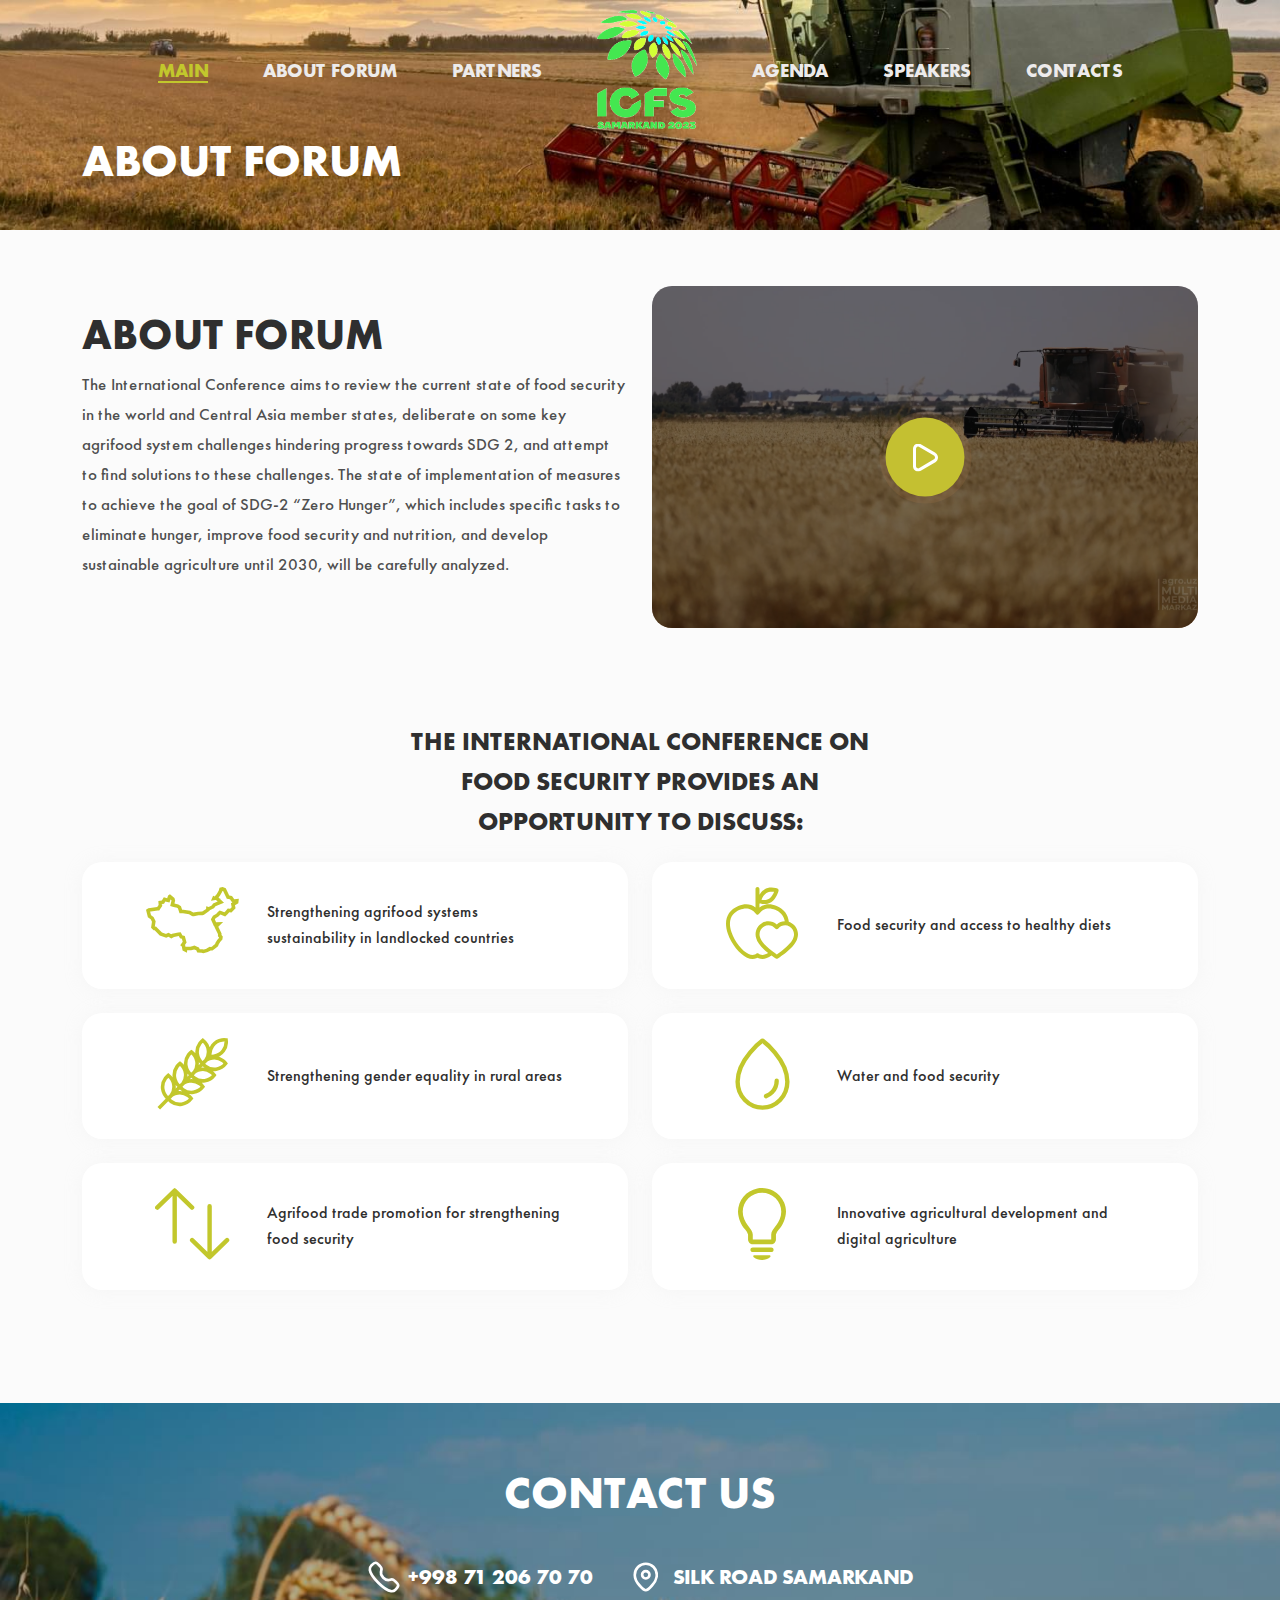
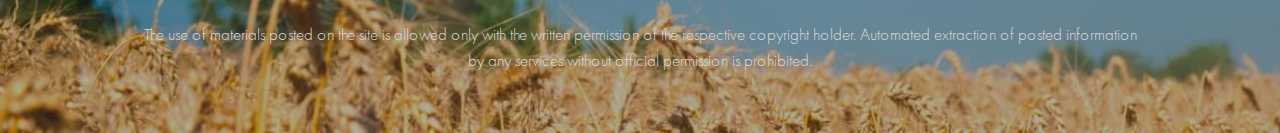
